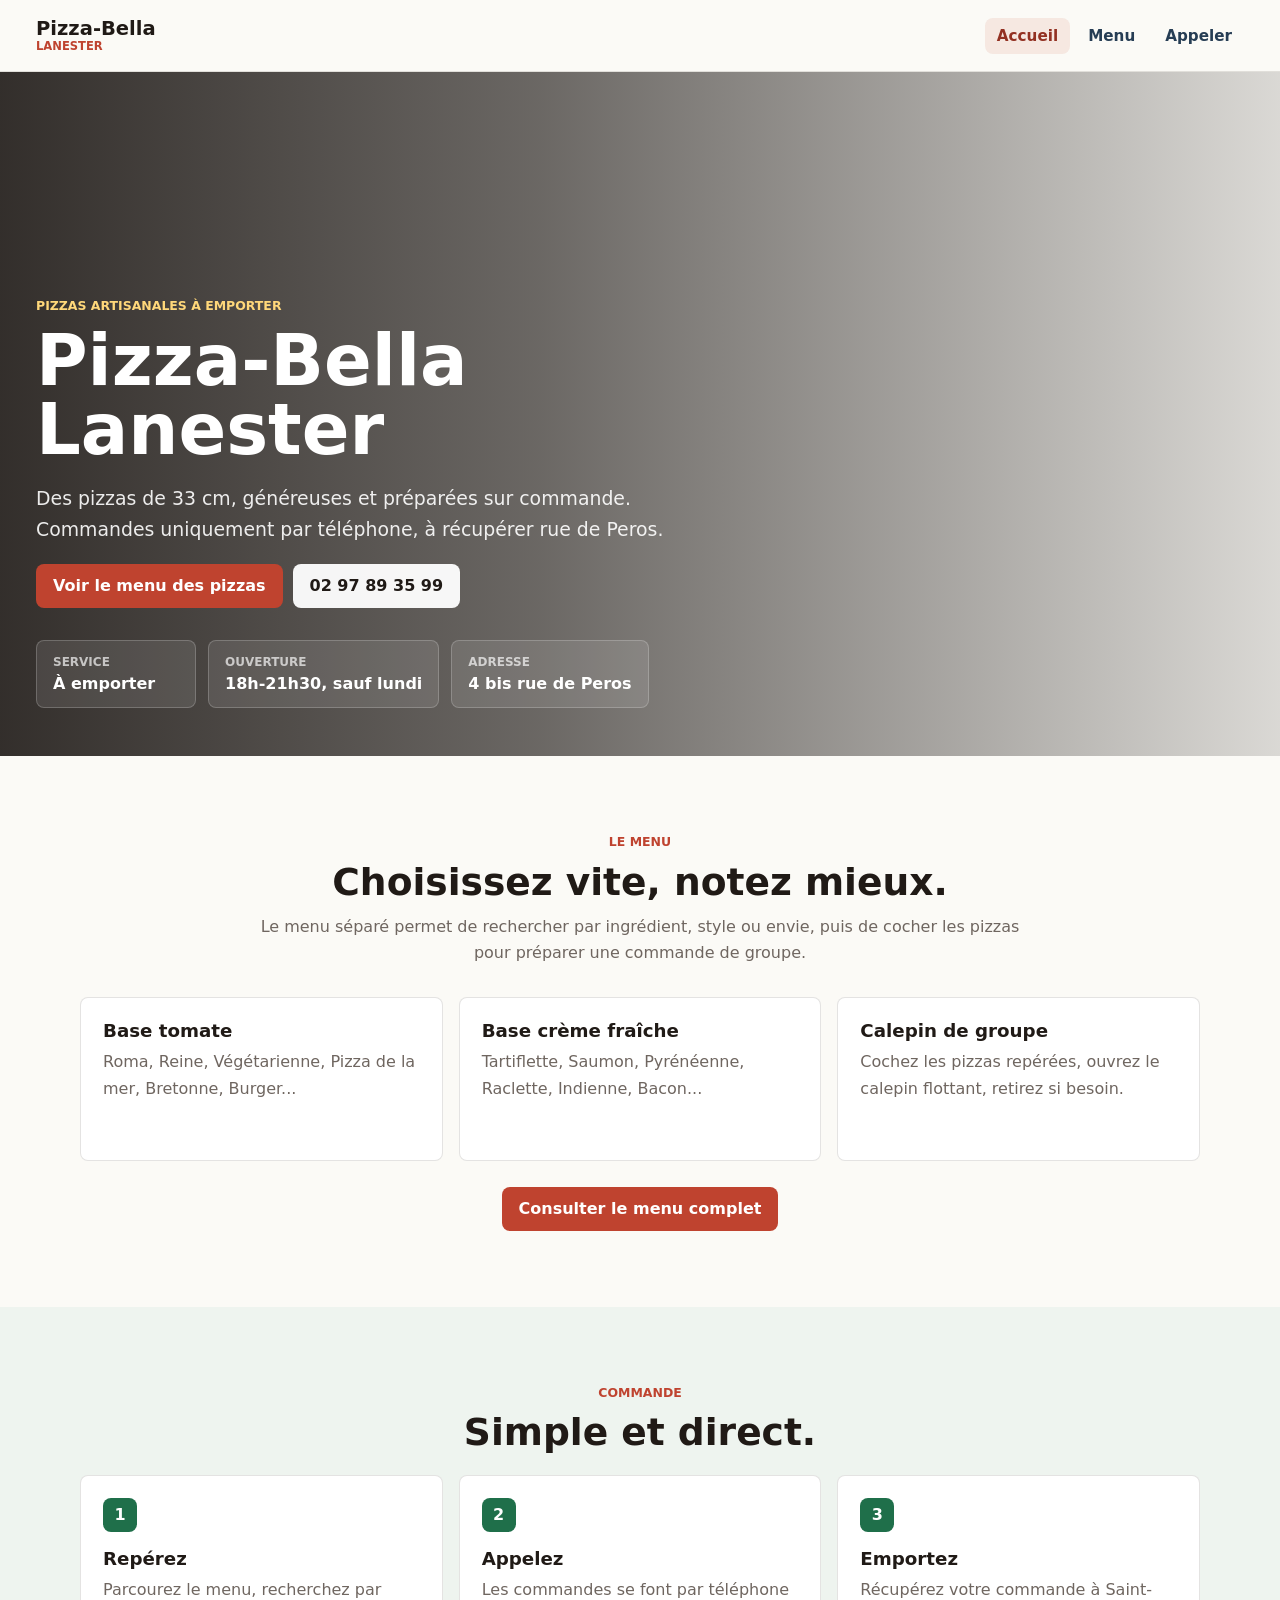
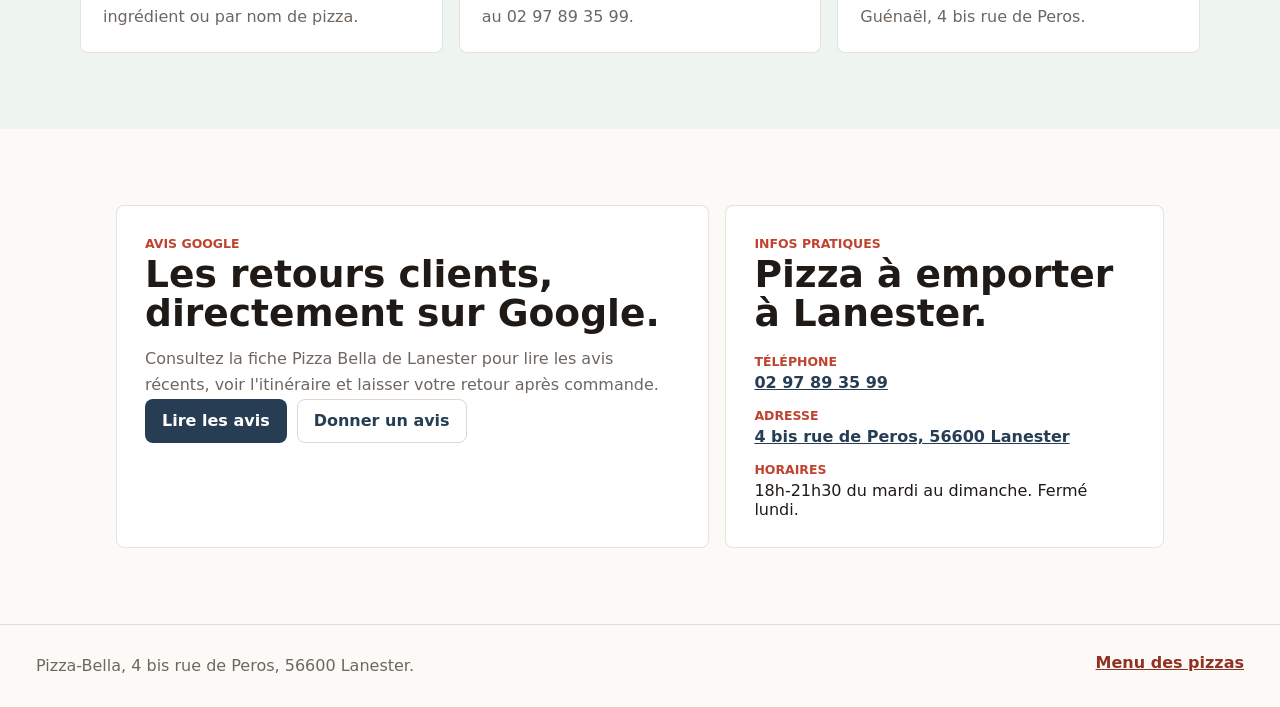
==== docs/index.html @ 278d0181 "Initial commit" ====
<!doctype html>
<html lang="fr">
  <head>
    <meta charset="utf-8">
    <meta name="viewport" content="width=device-width, initial-scale=1">
    <title>Pizza-Bella Lanester | Pizzas artisanales à emporter</title>
    <meta
      name="description"
      content="Pizza-Bella à Lanester prépare des pizzas artisanales de 33 cm à emporter. Commande uniquement par téléphone au 02 97 89 35 99."
    >
    <link rel="canonical" href="https://pizzabella.rouf.me/">
    <meta property="og:title" content="Pizza-Bella Lanester">
    <meta property="og:description" content="Pizzas artisanales à emporter, commande par téléphone, 4 bis rue de Peros à Lanester.">
    <meta property="og:type" content="website">
    <meta property="og:url" content="https://pizzabella.rouf.me/">
    <meta property="og:image" content="https://static.wixstatic.com/media/843343_ccfe324e93fd4e18b210bcc2876e4890~mv2_d_2775_1979_s_2.jpg/v1/fill/w_1200,h_860,al_c,q_85,enc_avif,quality_auto/843343_ccfe324e93fd4e18b210bcc2876e4890~mv2_d_2775_1979_s_2.jpg">
    <meta name="twitter:card" content="summary_large_image">
    <link rel="preconnect" href="https://static.wixstatic.com">
    <link rel="stylesheet" href="styles.css?v=20260521-mobile">
    <script type="application/ld+json">
      {
        "@context": "https://schema.org",
        "@type": "Restaurant",
        "@id": "https://pizzabella.rouf.me/#restaurant",
        "name": "Pizza-Bella",
        "url": "https://pizzabella.rouf.me/",
        "image": [
          "https://static.wixstatic.com/media/843343_ccfe324e93fd4e18b210bcc2876e4890~mv2_d_2775_1979_s_2.jpg/v1/fill/w_1200,h_860,al_c,q_85,enc_avif,quality_auto/843343_ccfe324e93fd4e18b210bcc2876e4890~mv2_d_2775_1979_s_2.jpg"
        ],
        "telephone": "+33297893599",
        "servesCuisine": ["Pizza", "Cuisine italienne"],
        "priceRange": "€€",
        "acceptsReservations": false,
        "address": {
          "@type": "PostalAddress",
          "streetAddress": "4 bis rue de Peros",
          "addressLocality": "Lanester",
          "postalCode": "56600",
          "addressCountry": "FR"
        },
        "geo": {
          "@type": "GeoCoordinates",
          "latitude": 47.761271,
          "longitude": -3.3206705
        },
        "hasMenu": "https://pizzabella.rouf.me/menu.html",
        "openingHoursSpecification": [
          {
            "@type": "OpeningHoursSpecification",
            "dayOfWeek": ["Tuesday", "Wednesday", "Thursday", "Friday", "Saturday", "Sunday"],
            "opens": "18:00",
            "closes": "21:30"
          }
        ],
        "sameAs": [
          "https://pizza-bella.wixsite.com/monsite",
          "https://www.google.com/maps/search/?api=1&query=Pizza%20Bella%204%20Bis%20Rue%20de%20Peros%2056600%20Lanester"
        ]
      }
    </script>
  </head>
  <body>
    <header class="site-header">
      <a class="brand" href="index.html" aria-label="Pizza-Bella Lanester, accueil">
        <span>Pizza-Bella</span>
        <small>Lanester</small>
      </a>
      <nav class="site-nav" aria-label="Navigation principale">
        <a aria-current="page" href="index.html">Accueil</a>
        <a href="menu.html">Menu</a>
        <a href="tel:+33297893599">Appeler</a>
      </nav>
    </header>

    <main>
      <section class="hero-home">
        <div class="hero-content">
          <p class="kicker">Pizzas artisanales à emporter</p>
          <h1>Pizza-Bella Lanester</h1>
          <p class="hero-lead">
            Des pizzas de 33 cm, généreuses et préparées sur commande. Commandes
            uniquement par téléphone, à récupérer rue de Peros.
          </p>
          <div class="hero-actions" aria-label="Actions principales">
            <a class="button button-primary" href="menu.html">Voir le menu des pizzas</a>
            <a class="button button-light" href="tel:+33297893599">02 97 89 35 99</a>
          </div>
          <dl class="hero-facts" aria-label="Informations rapides">
            <div>
              <dt>Service</dt>
              <dd>À emporter</dd>
            </div>
            <div>
              <dt>Ouverture</dt>
              <dd>18h-21h30, sauf lundi</dd>
            </div>
            <div>
              <dt>Adresse</dt>
              <dd>4 bis rue de Peros</dd>
            </div>
          </dl>
        </div>
      </section>

      <section class="section menu-teaser" id="menu">
        <div class="section-heading">
          <p class="kicker">Le menu</p>
          <h2>Choisissez vite, notez mieux.</h2>
          <p>
            Le menu séparé permet de rechercher par ingrédient, style ou envie,
            puis de cocher les pizzas pour préparer une commande de groupe.
          </p>
        </div>
        <div class="feature-grid">
          <article class="feature-card">
            <h3>Base tomate</h3>
            <p>Roma, Reine, Végétarienne, Pizza de la mer, Bretonne, Burger...</p>
          </article>
          <article class="feature-card">
            <h3>Base crème fraîche</h3>
            <p>Tartiflette, Saumon, Pyrénéenne, Raclette, Indienne, Bacon...</p>
          </article>
          <article class="feature-card">
            <h3>Calepin de groupe</h3>
            <p>Cochez les pizzas repérées, ouvrez le calepin flottant, retirez si besoin.</p>
          </article>
        </div>
        <a class="button button-primary menu-wide-link" href="menu.html">Consulter le menu complet</a>
      </section>

      <section class="section steps-band" aria-labelledby="commande-title">
        <div class="section-heading compact">
          <p class="kicker">Commande</p>
          <h2 id="commande-title">Simple et direct.</h2>
        </div>
        <div class="steps">
          <article>
            <span>1</span>
            <h3>Repérez</h3>
            <p>Parcourez le menu, recherchez par ingrédient ou par nom de pizza.</p>
          </article>
          <article>
            <span>2</span>
            <h3>Appelez</h3>
            <p>Les commandes se font par téléphone au 02 97 89 35 99.</p>
          </article>
          <article>
            <span>3</span>
            <h3>Emportez</h3>
            <p>Récupérez votre commande à Saint-Guénaël, 4 bis rue de Peros.</p>
          </article>
        </div>
      </section>

      <section class="section info-layout">
        <article class="info-block">
          <p class="kicker">Avis Google</p>
          <h2>Les retours clients, directement sur Google.</h2>
          <p>
            Consultez la fiche Pizza Bella de Lanester pour lire les avis récents,
            voir l'itinéraire et laisser votre retour après commande.
          </p>
          <div class="inline-actions">
            <a class="button button-secondary" href="https://www.google.com/maps/search/?api=1&amp;query=Pizza%20Bella%204%20Bis%20Rue%20de%20Peros%2056600%20Lanester" rel="noopener">Lire les avis</a>
            <a class="button button-ghost" href="https://search.google.com/local/writereview?placeid=ChIJfZxFkC5cEEgR0_j6NZo7V1Y" rel="noopener">Donner un avis</a>
          </div>
        </article>
        <article class="info-block contact-block">
          <p class="kicker">Infos pratiques</p>
          <h2>Pizza à emporter à Lanester.</h2>
          <ul class="contact-list">
            <li><strong>Téléphone</strong><a href="tel:+33297893599">02 97 89 35 99</a></li>
            <li><strong>Adresse</strong><a href="https://www.google.com/maps/search/?api=1&amp;query=Pizza%20Bella%204%20Bis%20Rue%20de%20Peros%2056600%20Lanester" rel="noopener">4 bis rue de Peros, 56600 Lanester</a></li>
            <li><strong>Horaires</strong><span>18h-21h30 du mardi au dimanche. Fermé lundi.</span></li>
          </ul>
        </article>
      </section>
    </main>

    <footer class="site-footer">
      <p>Pizza-Bella, 4 bis rue de Peros, 56600 Lanester.</p>
      <a href="menu.html">Menu des pizzas</a>
    </footer>
  </body>
</html>
---- docs/styles.css ----
:root {
  --ink: #201a16;
  --muted: #6f6660;
  --paper: #fbfaf6;
  --surface: #ffffff;
  --line: #ded7cb;
  --tomato: #bf432f;
  --tomato-dark: #933122;
  --basil: #1f6f4a;
  --blue: #263d54;
  --gold: #d6a33b;
  --shadow: 0 18px 48px rgba(32, 26, 22, 0.14);
  --header-height: 72px;
  font-family: Inter, ui-sans-serif, system-ui, -apple-system, BlinkMacSystemFont, "Segoe UI", sans-serif;
}

* {
  box-sizing: border-box;
}

html {
  scroll-behavior: smooth;
}

html,
body {
  max-width: 100%;
  overflow-x: hidden;
}

body {
  margin: 0;
  background: var(--paper);
  color: var(--ink);
}

body.pad-open {
  overflow-x: hidden;
}

a {
  color: inherit;
}

button,
input {
  max-width: 100%;
  font: inherit;
}

img,
svg,
video {
  max-width: 100%;
}

[hidden] {
  display: none !important;
}

.site-header {
  position: sticky;
  top: 0;
  z-index: 60;
  min-height: var(--header-height);
  padding: 0 36px;
  display: flex;
  align-items: center;
  justify-content: space-between;
  gap: 28px;
  background: rgba(251, 250, 246, 0.96);
  border-bottom: 1px solid rgba(32, 26, 22, 0.12);
  backdrop-filter: blur(14px);
}

.brand {
  display: grid;
  gap: 2px;
  color: var(--ink);
  font-weight: 850;
  text-decoration: none;
  line-height: 1;
}

.brand span {
  font-size: 1.22rem;
}

.brand small {
  color: var(--tomato);
  font-size: 0.72rem;
  font-weight: 800;
  text-transform: uppercase;
}

.site-nav {
  display: flex;
  align-items: center;
  gap: 6px;
}

.site-nav a {
  padding: 9px 12px;
  border-radius: 8px;
  color: var(--blue);
  font-size: 0.95rem;
  font-weight: 800;
  text-decoration: none;
}

.site-nav a:hover,
.site-nav a[aria-current="page"] {
  background: rgba(191, 67, 47, 0.1);
  color: var(--tomato-dark);
}

.hero-home {
  min-height: 76vh;
  min-height: 76svh;
  padding: 90px 36px 48px;
  display: flex;
  align-items: flex-end;
  color: #fff;
  background:
    linear-gradient(90deg, rgba(18, 13, 10, 0.86) 0%, rgba(18, 13, 10, 0.62) 42%, rgba(18, 13, 10, 0.14) 100%),
    url("https://static.wixstatic.com/media/843343_ccfe324e93fd4e18b210bcc2876e4890~mv2_d_2775_1979_s_2.jpg/v1/fill/w_1800,h_1100,al_c,q_85,enc_avif,quality_auto/843343_ccfe324e93fd4e18b210bcc2876e4890~mv2_d_2775_1979_s_2.jpg") center/cover;
}

.hero-content {
  width: min(760px, 100%);
}

.kicker {
  margin: 0 0 10px;
  color: var(--tomato);
  font-size: 0.78rem;
  font-weight: 900;
  letter-spacing: 0;
  text-transform: uppercase;
}

.hero-home .kicker,
.menu-hero .kicker {
  color: #ffd87a;
}

h1,
h2,
h3,
p {
  margin-top: 0;
}

h1 {
  margin-bottom: 18px;
  font-size: 4.4rem;
  line-height: 0.98;
  letter-spacing: 0;
}

h2 {
  margin-bottom: 12px;
  font-size: 2.35rem;
  line-height: 1.05;
  letter-spacing: 0;
}

h3 {
  margin-bottom: 8px;
  font-size: 1.14rem;
  line-height: 1.18;
  letter-spacing: 0;
}

p {
  color: var(--muted);
  font-size: 1rem;
  line-height: 1.65;
}

.hero-lead {
  max-width: 640px;
  color: rgba(255, 255, 255, 0.9);
  font-size: 1.18rem;
}

.hero-actions,
.inline-actions,
.pad-actions {
  display: flex;
  flex-wrap: wrap;
  gap: 10px;
}

.button {
  min-height: 44px;
  padding: 12px 16px;
  display: inline-flex;
  align-items: center;
  justify-content: center;
  border: 1px solid transparent;
  border-radius: 8px;
  font-weight: 850;
  line-height: 1;
  text-decoration: none;
  cursor: pointer;
}

.button-primary {
  background: var(--tomato);
  color: #fff;
}

.button-primary:hover {
  background: var(--tomato-dark);
}

.button-secondary {
  background: var(--blue);
  color: #fff;
}

.button-light {
  background: rgba(255, 255, 255, 0.95);
  color: var(--ink);
}

.button-ghost {
  background: var(--surface);
  border-color: var(--line);
  color: var(--blue);
}

.hero-facts {
  margin: 32px 0 0;
  display: flex;
  flex-wrap: wrap;
  gap: 12px;
}

.hero-facts div {
  min-width: 160px;
  padding: 14px 16px;
  border: 1px solid rgba(255, 255, 255, 0.2);
  border-radius: 8px;
  background: rgba(255, 255, 255, 0.1);
}

.hero-facts dt {
  color: rgba(255, 255, 255, 0.68);
  font-size: 0.75rem;
  font-weight: 800;
  text-transform: uppercase;
}

.hero-facts dd {
  margin: 5px 0 0;
  font-weight: 850;
}

.section {
  padding: 76px 36px;
}

.section-heading {
  max-width: 760px;
  margin: 0 auto 30px;
  text-align: center;
}

.section-heading.compact {
  margin-bottom: 22px;
}

.feature-grid,
.steps,
.info-layout {
  width: min(1120px, 100%);
  margin: 0 auto;
  display: grid;
  gap: 16px;
}

.feature-grid,
.steps {
  grid-template-columns: repeat(3, minmax(0, 1fr));
}

.feature-card,
.steps article,
.info-block,
.pizza-card {
  border: 1px solid rgba(32, 26, 22, 0.12);
  border-radius: 8px;
  background: var(--surface);
}

.feature-card {
  min-height: 164px;
  padding: 22px;
}

.feature-card p,
.steps p,
.info-block p,
.pizza-card p {
  margin-bottom: 0;
}

.menu-wide-link {
  width: fit-content;
  margin: 26px auto 0;
  display: flex;
}

.steps-band {
  max-width: none;
  background: #eef4ef;
}

.steps article {
  padding: 22px;
}

.steps span {
  width: 34px;
  height: 34px;
  margin-bottom: 16px;
  display: grid;
  place-items: center;
  border-radius: 8px;
  background: var(--basil);
  color: #fff;
  font-weight: 900;
}

.info-layout {
  grid-template-columns: minmax(0, 1.15fr) minmax(320px, 0.85fr);
  align-items: stretch;
}

.info-block {
  padding: 28px;
}

.contact-list {
  margin: 20px 0 0;
  padding: 0;
  display: grid;
  gap: 16px;
  list-style: none;
}

.contact-list li {
  display: grid;
  gap: 4px;
}

.contact-list strong {
  color: var(--tomato);
  font-size: 0.78rem;
  text-transform: uppercase;
}

.contact-list a {
  color: var(--blue);
  font-weight: 800;
}

.site-footer {
  padding: 28px 36px;
  display: flex;
  flex-wrap: wrap;
  justify-content: space-between;
  gap: 14px;
  border-top: 1px solid rgba(32, 26, 22, 0.12);
}

.site-footer p {
  margin: 0;
}

.site-footer a {
  color: var(--tomato-dark);
  font-weight: 850;
}

.menu-hero {
  min-height: 360px;
  padding: 76px 36px;
  display: flex;
  align-items: flex-end;
  color: #fff;
  background:
    linear-gradient(90deg, rgba(18, 13, 10, 0.82), rgba(18, 13, 10, 0.4)),
    url("https://static.wixstatic.com/media/843343_ccfe324e93fd4e18b210bcc2876e4890~mv2_d_2775_1979_s_2.jpg/v1/fill/w_1800,h_1000,al_c,q_85,enc_avif,quality_auto/843343_ccfe324e93fd4e18b210bcc2876e4890~mv2_d_2775_1979_s_2.jpg") center/cover;
}

.menu-hero > div {
  width: min(860px, 100%);
}

.menu-hero h1 {
  font-size: 3.5rem;
}

.menu-hero p,
.menu-hero a {
  color: rgba(255, 255, 255, 0.92);
}

.menu-toolbar {
  width: min(980px, 100%);
  margin: 0 auto;
  padding: 28px 36px 10px;
  display: grid;
  gap: 14px;
  background: transparent;
}

.search-box {
  width: 100%;
  display: grid;
  gap: 7px;
}

.search-box span {
  color: var(--tomato-dark);
  font-size: 0.78rem;
  font-weight: 900;
  text-transform: uppercase;
}

.search-box input {
  width: 100%;
  min-height: 48px;
  padding: 0 14px;
  border: 1px solid var(--line);
  border-radius: 8px;
  background: var(--surface);
  color: var(--ink);
  outline: none;
}

.search-box input:focus {
  border-color: var(--tomato);
  box-shadow: 0 0 0 3px rgba(191, 67, 47, 0.14);
}

.filter-row {
  display: flex;
  flex-wrap: wrap;
  gap: 8px;
}

.filter-chip {
  min-height: 36px;
  padding: 8px 11px;
  border: 1px solid var(--line);
  border-radius: 8px;
  background: var(--surface);
  color: var(--blue);
  font-size: 0.9rem;
  font-weight: 800;
  cursor: pointer;
}

.filter-chip:hover,
.filter-chip.is-active {
  border-color: var(--tomato);
  background: rgba(191, 67, 47, 0.1);
  color: var(--tomato-dark);
}

.result-count {
  margin: 0;
  color: var(--muted);
  font-size: 0.9rem;
  font-weight: 750;
}

.menu-content {
  width: min(980px, 100%);
  margin: 0 auto;
  padding: 32px 36px 82px;
  display: grid;
  gap: 48px;
}

.menu-section-heading {
  margin-bottom: 12px;
  padding-bottom: 14px;
  display: flex;
  align-items: end;
  justify-content: space-between;
  gap: 28px;
  border-bottom: 2px solid rgba(32, 26, 22, 0.16);
}

.menu-section-heading p {
  max-width: 520px;
  margin-bottom: 0;
}

.pizza-grid {
  display: block;
}

.compact-grid {
  display: block;
}

.pizza-card {
  min-height: 0;
  padding: 14px 0;
  display: flex;
  flex-direction: column;
  gap: 7px;
  border: 0;
  border-bottom: 1px solid rgba(32, 26, 22, 0.11);
  border-radius: 0;
  background: transparent;
  transition: background-color 160ms ease, padding 160ms ease;
}

.pizza-card:hover,
.pizza-card.is-selected {
  background: rgba(191, 67, 47, 0.055);
  box-shadow: none;
  transform: none;
}

.card-head {
  display: flex;
  align-items: baseline;
  gap: 10px;
}

.card-head::after {
  content: "";
  flex: 1;
  order: 1;
  border-bottom: 1px dotted rgba(32, 26, 22, 0.46);
  transform: translateY(-4px);
}

.card-head h3 {
  order: 0;
  margin: 0;
  font-size: 1.08rem;
}

.card-head small {
  display: inline-block;
  color: var(--tomato-dark);
  font-size: 0.72rem;
  font-weight: 850;
  text-transform: uppercase;
}

.card-head strong {
  flex: 0 0 auto;
  order: 2;
  color: var(--tomato-dark);
  font-size: 1rem;
}

.pizza-card p {
  max-width: 780px;
  color: var(--muted);
  font-size: 0.95rem;
}

.tag-row {
  display: none;
}

.tag-row span {
  padding: 4px 7px;
  border-radius: 6px;
  background: #f2efe8;
  color: #625851;
  font-size: 0.76rem;
  font-weight: 800;
}

.select-line {
  min-height: 30px;
  width: fit-content;
  padding-top: 0;
  display: flex;
  align-items: center;
  gap: 10px;
  border-top: 0;
  color: var(--blue);
  font-size: 0.88rem;
  font-weight: 800;
  cursor: pointer;
}

.select-line input {
  width: 18px;
  height: 18px;
  accent-color: var(--tomato);
}

.notepad-toggle {
  position: fixed;
  top: calc(var(--header-height) + 14px);
  right: 22px;
  z-index: 80;
  min-height: 46px;
  padding: 9px 11px 9px 14px;
  display: inline-flex;
  align-items: center;
  gap: 10px;
  border: 1px solid rgba(32, 26, 22, 0.18);
  border-radius: 8px;
  background: var(--ink);
  color: #fff;
  box-shadow: var(--shadow);
  font-weight: 900;
  cursor: pointer;
}

.notepad-toggle strong {
  min-width: 28px;
  height: 28px;
  padding: 0 8px;
  display: grid;
  place-items: center;
  border-radius: 8px;
  background: var(--gold);
  color: var(--ink);
}

.order-pad {
  position: fixed;
  top: calc(var(--header-height) + 72px);
  right: 22px;
  z-index: 79;
  width: min(390px, calc(100vw - 32px));
  max-height: calc(100vh - var(--header-height) - 92px);
  max-height: calc(100svh - var(--header-height) - 92px);
  padding: 20px;
  display: flex;
  flex-direction: column;
  gap: 16px;
  border: 1px solid rgba(32, 26, 22, 0.16);
  border-radius: 8px;
  background: var(--surface);
  box-shadow: var(--shadow);
  opacity: 0;
  pointer-events: none;
  transform: translateY(-10px);
  transition: opacity 160ms ease, transform 160ms ease;
}

.order-pad.is-open {
  opacity: 1;
  pointer-events: auto;
  transform: translateY(0);
}

.pad-header {
  display: flex;
  align-items: flex-start;
  justify-content: space-between;
  gap: 14px;
}

.pad-header h2 {
  margin: 0;
  font-size: 1.55rem;
}

.icon-button {
  width: 38px;
  height: 38px;
  border: 1px solid var(--line);
  border-radius: 8px;
  background: var(--surface);
  color: var(--ink);
  font-size: 1.4rem;
  font-weight: 700;
  line-height: 1;
  cursor: pointer;
}

.pad-list {
  margin: 0;
  padding: 0;
  display: grid;
  gap: 8px;
  overflow: auto;
  list-style: none;
}

.pad-list li {
  padding: 10px;
  display: grid;
  grid-template-columns: 1fr auto;
  gap: 8px;
  border: 1px solid rgba(32, 26, 22, 0.1);
  border-radius: 8px;
}

.pad-list strong {
  display: block;
}

.pad-list span {
  color: var(--muted);
  font-size: 0.88rem;
}

.pad-list button {
  width: 30px;
  height: 30px;
  border: 1px solid var(--line);
  border-radius: 8px;
  background: #fff;
  color: var(--tomato-dark);
  font-weight: 900;
  cursor: pointer;
}

.pad-empty {
  margin: 0;
  padding: 14px;
  border: 1px dashed var(--line);
  border-radius: 8px;
  color: var(--muted);
  text-align: center;
}

.pad-total {
  padding-top: 14px;
  display: flex;
  align-items: center;
  justify-content: space-between;
  border-top: 1px solid rgba(32, 26, 22, 0.1);
  font-weight: 850;
}

.pad-note {
  margin: 0;
  color: var(--muted);
  font-size: 0.84rem;
}

@media (max-width: 1020px) {
  h1 {
    font-size: 3.35rem;
  }

  h2 {
    font-size: 2rem;
  }

}

@media (max-width: 900px) {
  :root {
    --header-height: 0px;
  }

  .site-header {
    position: static;
    min-height: 0;
    padding: 14px 18px 12px;
    align-items: center;
    flex-direction: row;
    gap: 14px;
  }

  .site-nav {
    width: auto;
    flex: 1;
    justify-content: flex-end;
    gap: 2px;
  }

  .site-nav a {
    padding: 8px 7px;
    font-size: 0.86rem;
  }

  .hero-home {
    min-height: 520px;
    min-height: 70svh;
    padding: 54px 20px 30px;
    background:
      linear-gradient(180deg, rgba(18, 13, 10, 0.82), rgba(18, 13, 10, 0.34)),
      url("https://static.wixstatic.com/media/843343_ccfe324e93fd4e18b210bcc2876e4890~mv2_d_2775_1979_s_2.jpg/v1/fill/w_900,h_1100,al_c,q_82,enc_avif,quality_auto/843343_ccfe324e93fd4e18b210bcc2876e4890~mv2_d_2775_1979_s_2.jpg") center/cover;
  }

  h1 {
    font-size: 2.32rem;
    line-height: 1.02;
  }

  h2 {
    font-size: 1.55rem;
    line-height: 1.12;
  }

  h3,
  p,
  a,
  button,
  .card-head strong {
    overflow-wrap: break-word;
  }

  .hero-lead {
    font-size: 1.02rem;
  }

  .hero-facts,
  .hero-actions,
  .inline-actions,
  .pad-actions {
    flex-direction: column;
  }

  .hero-facts div,
  .button {
    width: 100%;
  }

  .section,
  .menu-hero,
  .menu-content {
    padding-left: 20px;
    padding-right: 20px;
    width: 100%;
  }

  .section {
    padding-top: 54px;
    padding-bottom: 54px;
  }

  .feature-grid,
  .steps,
  .info-layout,
  .pizza-grid,
  .compact-grid {
    grid-template-columns: 1fr;
  }

  .menu-hero {
    min-height: 240px;
    padding-top: 42px;
    padding-bottom: 34px;
  }

  .menu-hero h1 {
    font-size: 2.05rem;
  }

  .menu-toolbar {
    padding: 24px 20px 8px;
    width: 100%;
  }

  .filter-row {
    flex-wrap: wrap;
    overflow: visible;
  }

  .filter-chip {
    flex: 1 1 calc(50% - 8px);
    min-width: 0;
    padding-left: 8px;
    padding-right: 8px;
  }

  .menu-section-heading {
    align-items: flex-start;
    flex-direction: column;
    gap: 8px;
  }

  .notepad-toggle {
    top: auto;
    right: 16px;
    bottom: 16px;
    max-width: calc(100vw - 32px);
  }

  .order-pad {
    top: auto;
    bottom: 74px;
    left: 12px;
    right: 12px;
    width: auto;
    max-height: calc(100vh - 120px);
    max-height: calc(100svh - 120px);
  }

  .menu-content {
    gap: 38px;
    padding-top: 24px;
    padding-bottom: 124px;
  }

  .card-head {
    gap: 8px;
  }

  .card-head h3 {
    min-width: 0;
    font-size: 1rem;
  }

  .card-head strong {
    white-space: nowrap;
  }

  .site-footer {
    padding: 24px 20px;
  }
}

@media (max-width: 420px) {
  h1 {
    font-size: 2rem;
  }

  .pizza-card {
    min-height: 0;
  }

  .brand span {
    font-size: 1rem;
  }

  .brand small {
    font-size: 0.64rem;
  }

  .site-header {
    padding-left: 14px;
    padding-right: 14px;
  }

  .site-nav a {
    padding: 7px 5px;
    font-size: 0.8rem;
  }

  .filter-chip {
    flex-basis: 100%;
  }
}
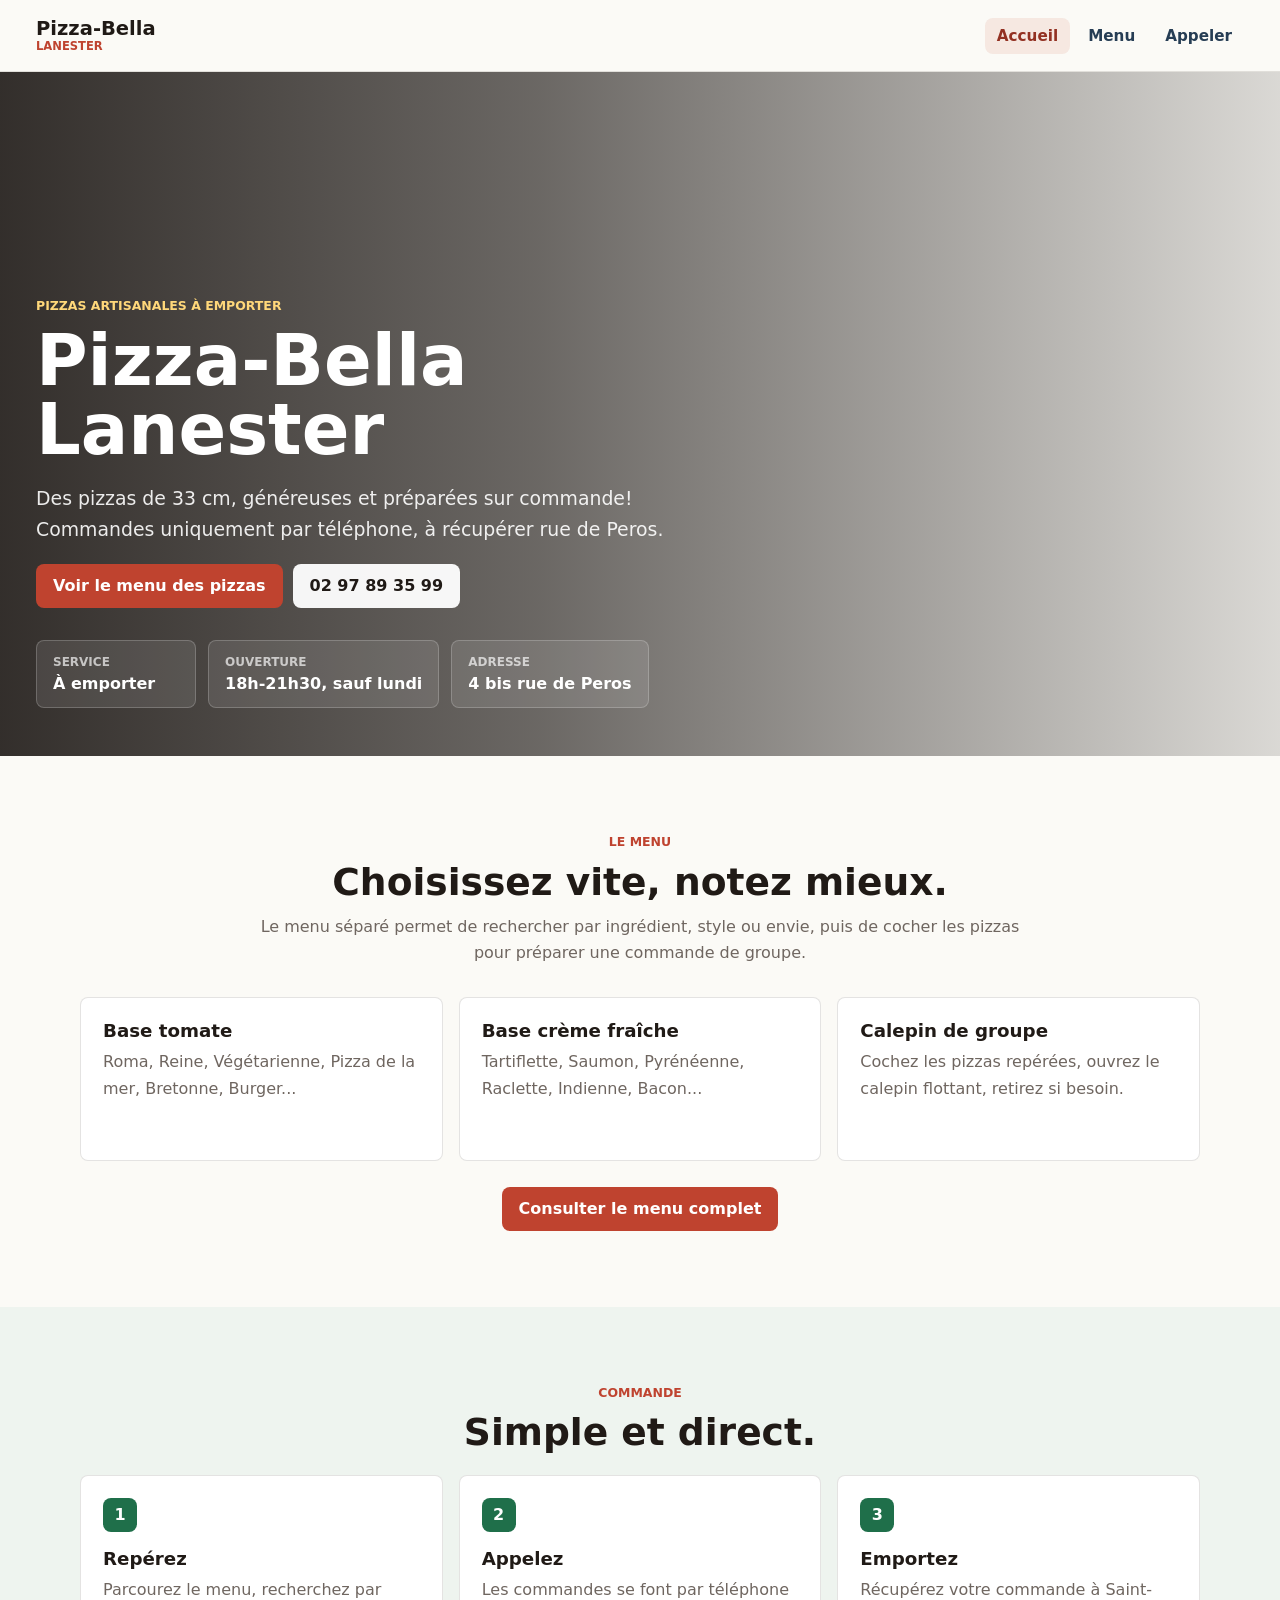
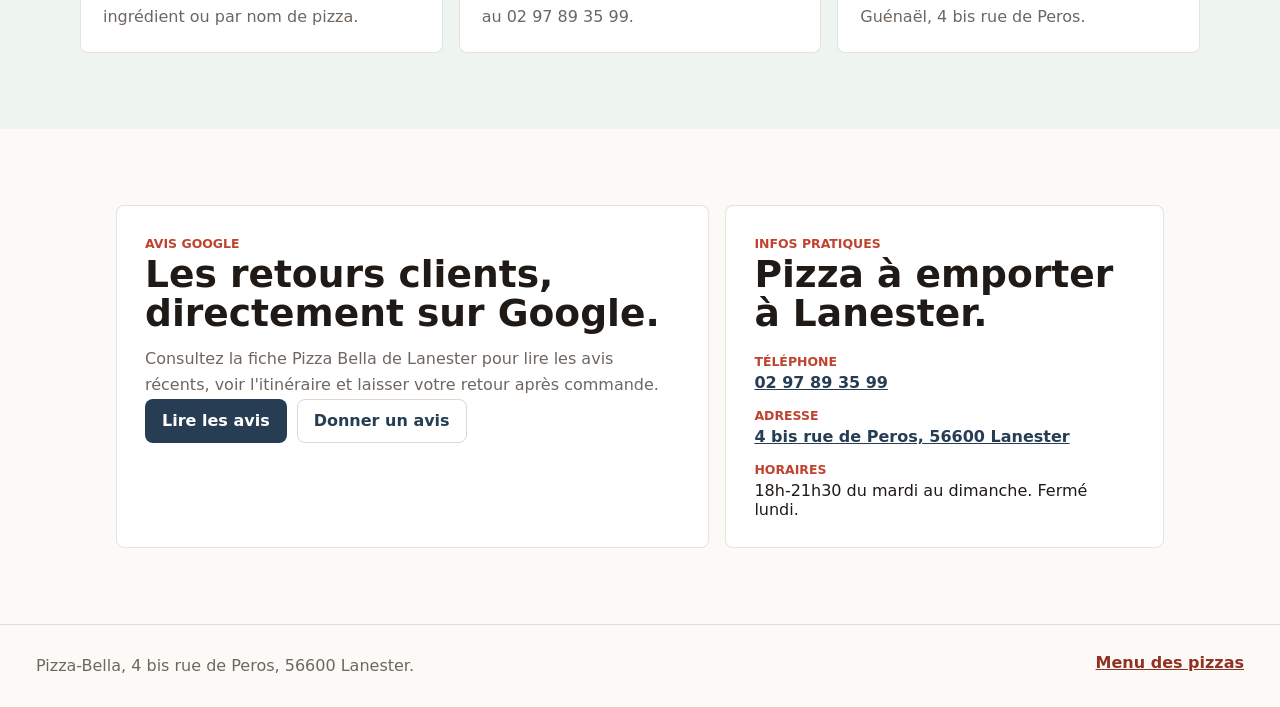
==== commit 02f885ae: "Mise à jour du site depuis l'administration" ====
--- a/docs/index.html
+++ b/docs/index.html
@@ -78,7 +78,7 @@
           <p class="kicker">Pizzas artisanales à emporter</p>
           <h1>Pizza-Bella Lanester</h1>
           <p class="hero-lead">
-            Des pizzas de 33 cm, généreuses et préparées sur commande. Commandes
+            Des pizzas de 33 cm, généreuses et préparées sur commande! Commandes
             uniquement par téléphone, à récupérer rue de Peros.
           </p>
           <div class="hero-actions" aria-label="Actions principales">
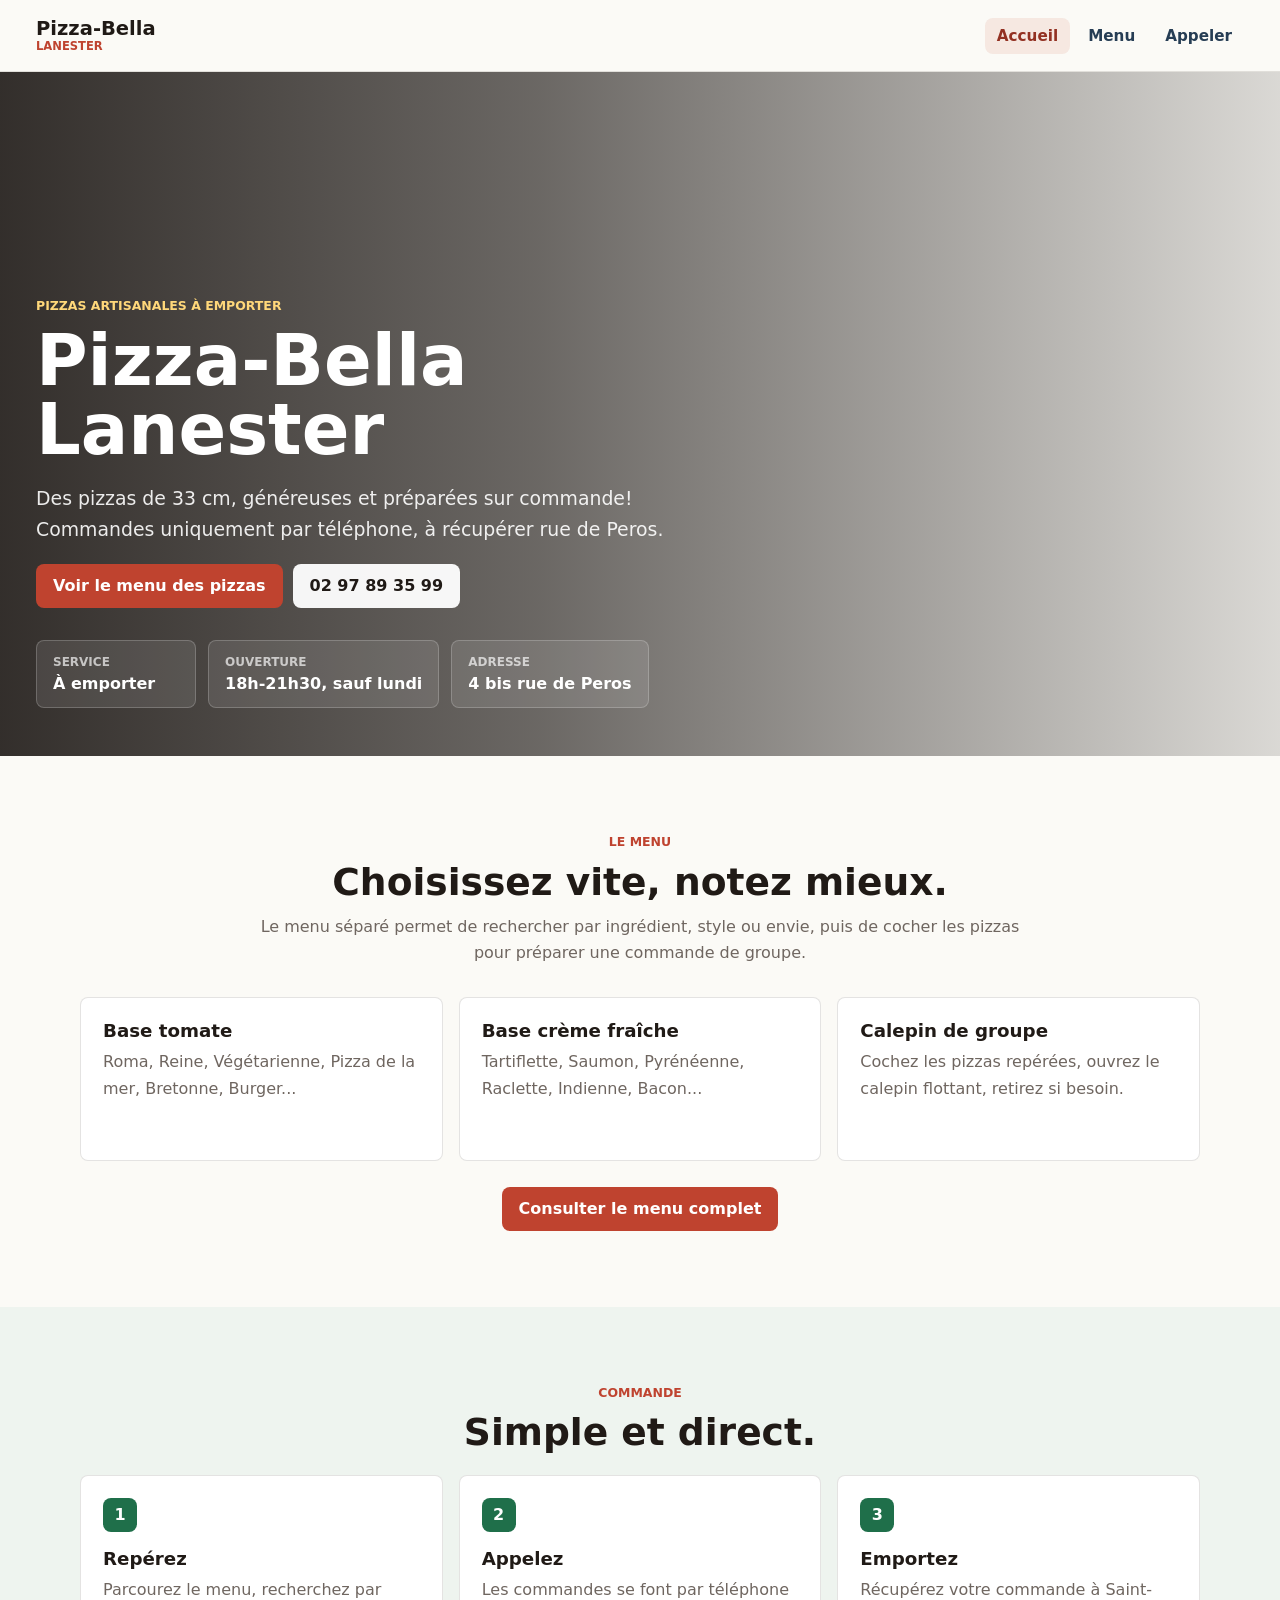
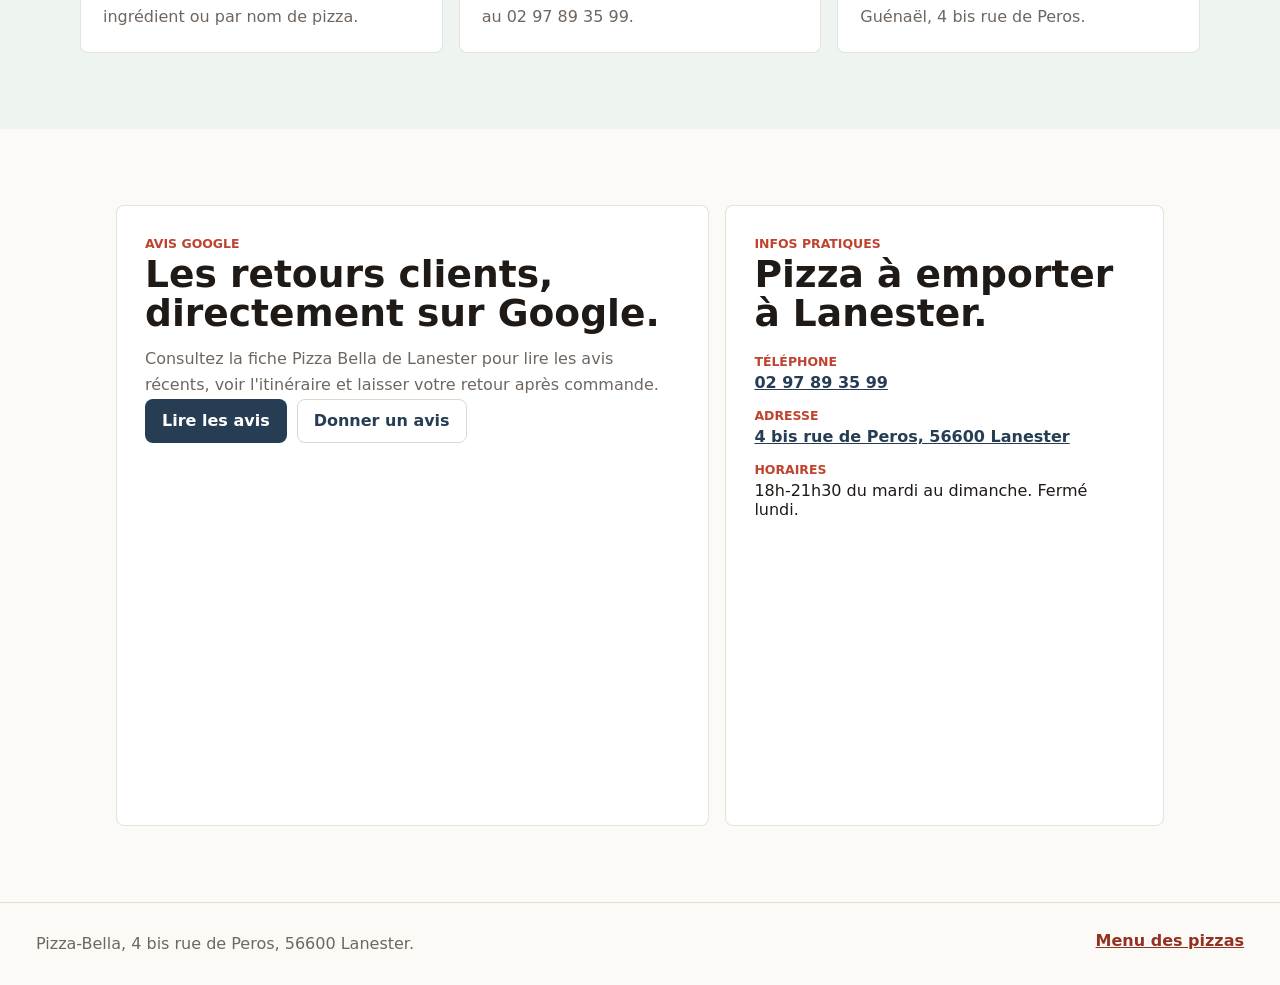
==== commit 189f07ad: "Mise à jour du site depuis l'administration" ====
--- a/docs/index.html
+++ b/docs/index.html
@@ -173,6 +173,18 @@
             <li><strong>Adresse</strong><a href="https://www.google.com/maps/search/?api=1&amp;query=Pizza%20Bella%204%20Bis%20Rue%20de%20Peros%2056600%20Lanester" rel="noopener">4 bis rue de Peros, 56600 Lanester</a></li>
             <li><strong>Horaires</strong><span>18h-21h30 du mardi au dimanche. Fermé lundi.</span></li>
           </ul>
+          <div class="map-container" style="margin-top: 1.5rem;">
+            <iframe 
+              src="https://maps.google.com/maps?q=Pizza%20Bella%204%20Bis%20Rue%20de%20Peros%2056600%20Lanester&t=&z=15&ie=UTF8&iwloc=&output=embed" 
+              width="100%" 
+              height="250" 
+              style="border:0; border-radius: 8px;" 
+              allowfullscreen="" 
+              loading="lazy" 
+              referrerpolicy="no-referrer-when-downgrade"
+              title="Carte Google Maps de Pizza-Bella Lanester">
+            </iframe>
+          </div>
         </article>
       </section>
     </main>
@@ -182,4 +194,4 @@
       <a href="menu.html">Menu des pizzas</a>
     </footer>
   </body>
-</html>
+</html>
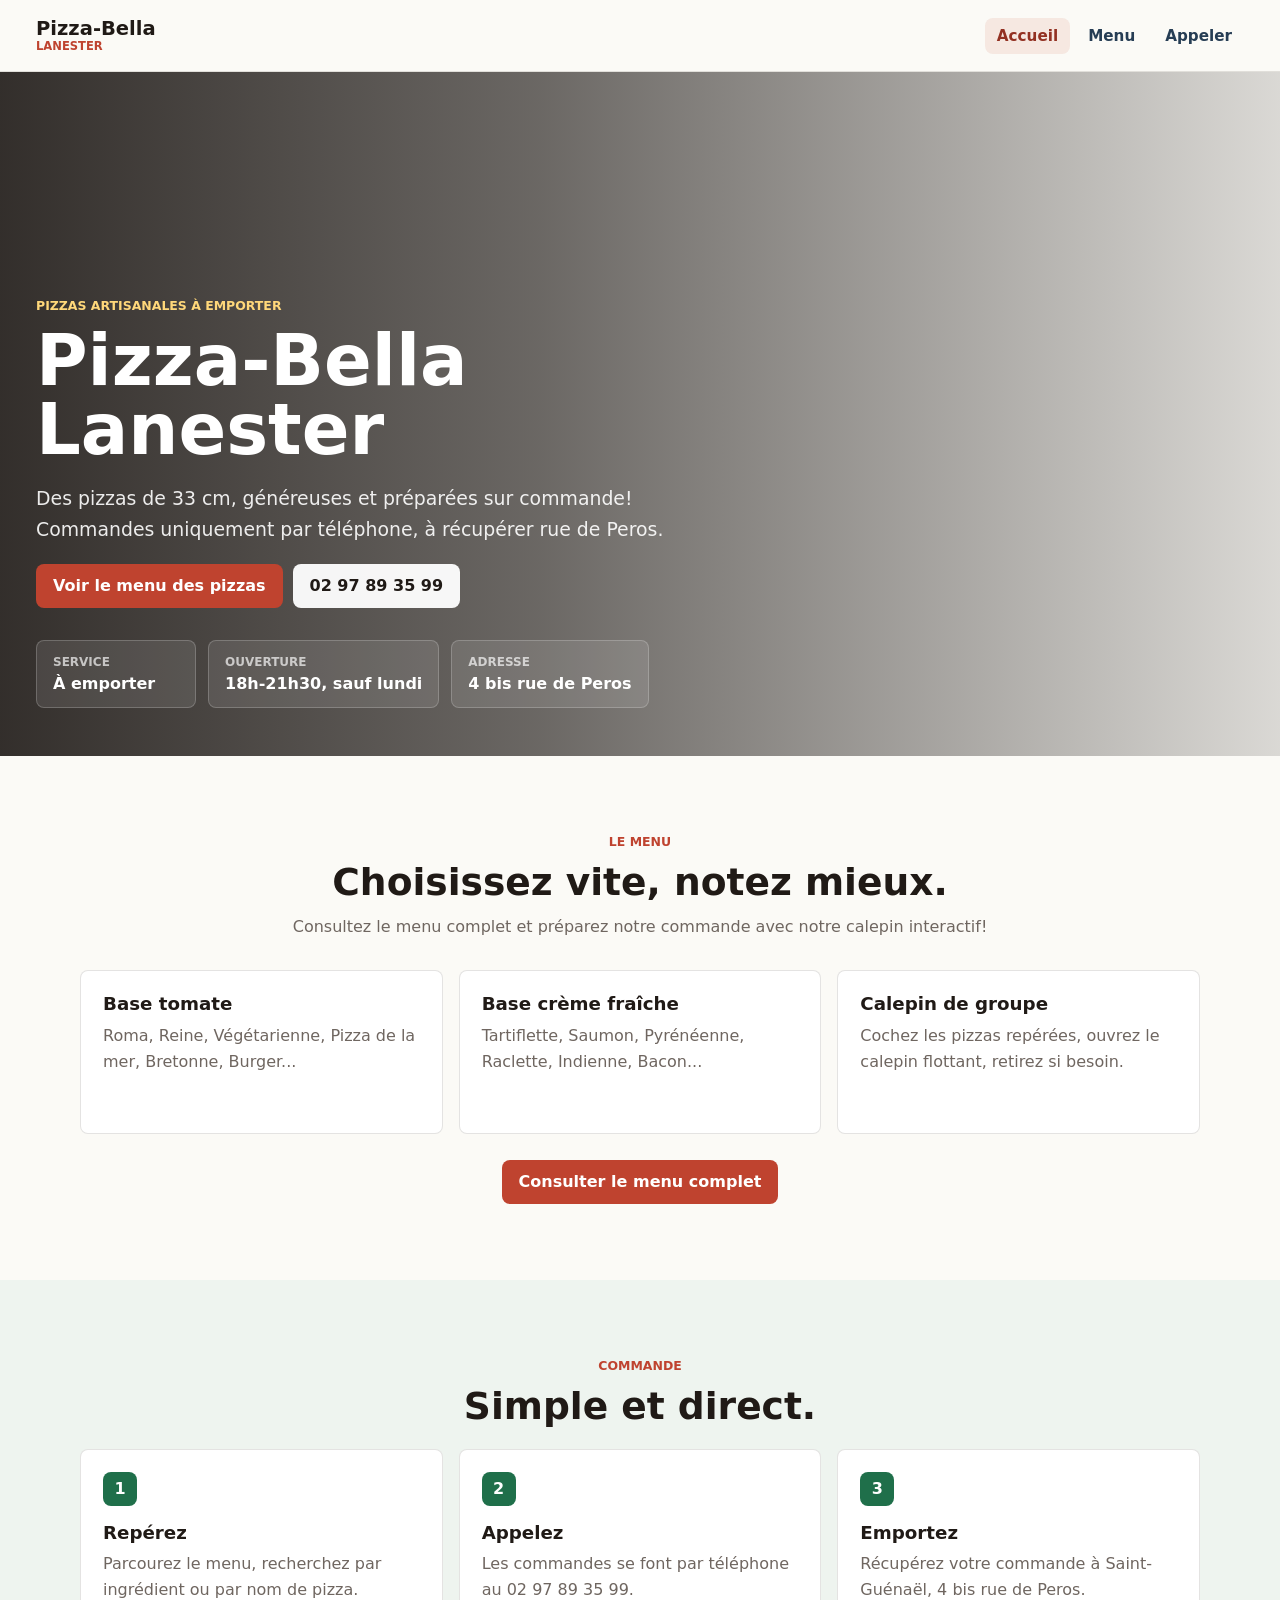
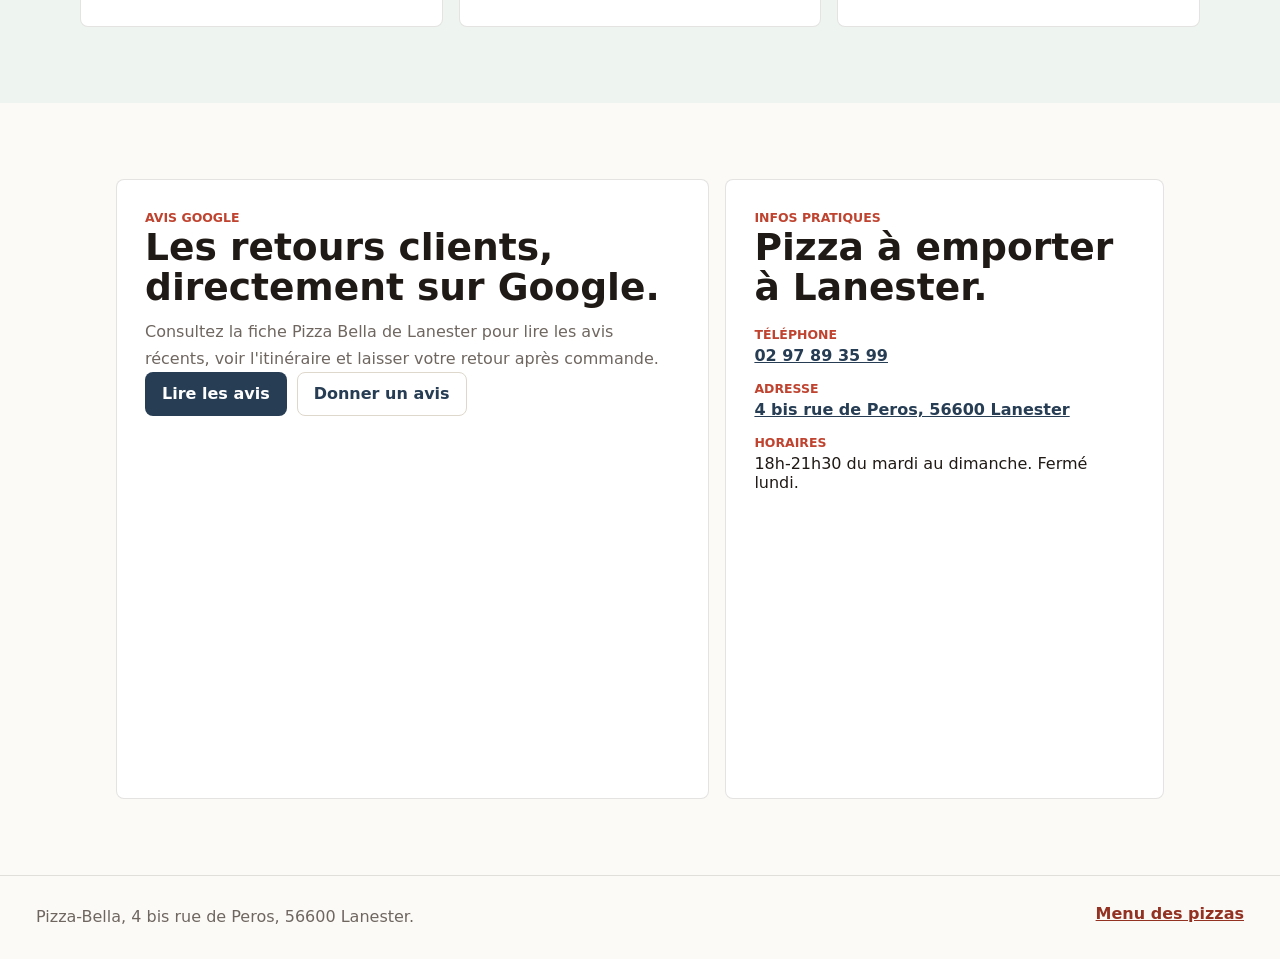
==== commit 3e37cff3: "Mise à jour du site depuis l'administration" ====
--- a/docs/index.html
+++ b/docs/index.html
@@ -107,8 +107,7 @@
           <p class="kicker">Le menu</p>
           <h2>Choisissez vite, notez mieux.</h2>
           <p>
-            Le menu séparé permet de rechercher par ingrédient, style ou envie,
-            puis de cocher les pizzas pour préparer une commande de groupe.
+            Consultez le menu complet et préparez notre commande avec notre calepin interactif!
           </p>
         </div>
         <div class="feature-grid">
--- a/docs/styles.css
+++ b/docs/styles.css
@@ -34,8 +34,9 @@
   color: var(--ink);
 }
 
-body.pad-open {
-  overflow-x: hidden;
+body.pad-open,
+body.modal-open {
+  overflow: hidden;
 }
 
 a {
@@ -520,14 +521,12 @@
   border-bottom: 1px solid rgba(32, 26, 22, 0.11);
   border-radius: 0;
   background: transparent;
-  transition: background-color 160ms ease, padding 160ms ease;
+  transition: background-color 160ms ease;
 }
 
 .pizza-card:hover,
 .pizza-card.is-selected {
   background: rgba(191, 67, 47, 0.055);
-  box-shadow: none;
-  transform: none;
 }
 
 .card-head {
@@ -575,33 +574,92 @@
   display: none;
 }
 
-.tag-row span {
-  padding: 4px 7px;
-  border-radius: 6px;
-  background: #f2efe8;
-  color: #625851;
-  font-size: 0.76rem;
-  font-weight: 800;
-}
-
-.select-line {
-  min-height: 30px;
-  width: fit-content;
-  padding-top: 0;
-  display: flex;
-  align-items: center;
-  gap: 10px;
-  border-top: 0;
-  color: var(--blue);
-  font-size: 0.88rem;
-  font-weight: 800;
+.card-footer {
+  display: flex;
+  align-items: center;
+  justify-content: space-between;
+  gap: 16px;
+  margin-top: 4px;
+}
+
+.ingredients-line {
+  display: flex;
+  align-items: center;
+  gap: 8px;
+  color: var(--muted);
+  font-size: 0.95rem;
+}
+
+.customize-btn {
+  padding: 4px;
+  background: transparent;
+  border: none;
+  color: var(--muted);
   cursor: pointer;
-}
-
-.select-line input {
+  display: flex;
+  align-items: center;
+  justify-content: center;
+  border-radius: 4px;
+  transition: color 0.2s;
+}
+
+.customize-btn:hover {
+  color: var(--tomato);
+  background: rgba(191, 67, 47, 0.05);
+}
+
+.customize-btn svg {
   width: 18px;
   height: 18px;
-  accent-color: var(--tomato);
+}
+
+.quantity-controls {
+  display: flex;
+  align-items: center;
+  gap: 8px;
+}
+
+.qty-btn {
+  width: 32px;
+  height: 32px;
+  display: grid;
+  place-items: center;
+  border: 1px solid var(--line);
+  border-radius: 8px;
+  background: var(--surface);
+  color: var(--tomato);
+  font-weight: 900;
+  font-size: 1.2rem;
+  cursor: pointer;
+  transition: all 0.2s;
+}
+
+.qty-btn:hover {
+  border-color: var(--tomato);
+  background: rgba(191, 67, 47, 0.05);
+}
+
+.qty-btn.plus {
+  background: var(--tomato);
+  color: #fff;
+  border-color: var(--tomato);
+}
+
+.qty-btn.plus:hover {
+  background: var(--tomato-dark);
+}
+
+.qty-display {
+  display: flex;
+  align-items: center;
+  gap: 4px;
+  font-weight: 800;
+  color: var(--blue);
+}
+
+.pizza-icons {
+  font-size: 1.1rem;
+  letter-spacing: -2px;
 }
 
 .notepad-toggle {
@@ -697,7 +755,7 @@
 }
 
 .pad-list li {
-  padding: 10px;
+  padding: 12px;
   display: grid;
   grid-template-columns: 1fr auto;
   gap: 8px;
@@ -705,24 +763,34 @@
   border-radius: 8px;
 }
 
-.pad-list strong {
-  display: block;
-}
-
-.pad-list span {
+.pad-item-info {
+  display: flex;
+  flex-direction: column;
+  gap: 2px;
+}
+
+.pad-item-title {
+  display: flex;
+  justify-content: space-between;
+  font-weight: 850;
+}
+
+.pad-item-desc {
+  font-size: 0.82rem;
+  color: var(--muted);
+  font-style: italic;
+  line-height: 1.3;
+}
+
+.pad-item-price {
   color: var(--muted);
   font-size: 0.88rem;
-}
-
-.pad-list button {
-  width: 30px;
-  height: 30px;
-  border: 1px solid var(--line);
-  border-radius: 8px;
-  background: #fff;
-  color: var(--tomato-dark);
-  font-weight: 900;
-  cursor: pointer;
+  font-weight: normal;
+}
+
+.pad-item-controls {
+  display: flex;
+  align-items: center;
 }
 
 .pad-empty {
@@ -749,6 +817,174 @@
   font-size: 0.84rem;
 }
 
+/* Modal Customization */
+.modal-overlay {
+  position: fixed;
+  top: 0;
+  left: 0;
+  right: 0;
+  bottom: 0;
+  background: rgba(32, 26, 22, 0.6);
+  backdrop-filter: blur(4px);
+  z-index: 100;
+  display: flex;
+  align-items: center;
+  justify-content: center;
+  padding: 16px;
+  opacity: 0;
+  pointer-events: none;
+  transition: opacity 0.2s;
+}
+
+.modal-overlay.is-open {
+  opacity: 1;
+  pointer-events: auto;
+}
+
+.modal-content {
+  background: var(--paper);
+  width: min(500px, 100%);
+  max-height: 90vh;
+  border-radius: 12px;
+  display: flex;
+  flex-direction: column;
+  box-shadow: var(--shadow);
+  transform: translateY(20px);
+  transition: transform 0.2s;
+}
+
+.modal-overlay.is-open .modal-content {
+  transform: translateY(0);
+}
+
+.modal-header {
+  padding: 20px;
+  border-bottom: 1px solid var(--line);
+  display: flex;
+  justify-content: space-between;
+  align-items: center;
+}
+
+.modal-header h2 {
+  margin: 0;
+  font-size: 1.4rem;
+}
+
+.modal-body {
+  padding: 0;
+  overflow-y: auto;
+}
+
+.modal-footer {
+  padding: 16px 20px;
+  border-top: 1px solid var(--line);
+  display: flex;
+  justify-content: flex-end;
+  gap: 12px;
+}
+
+.collapse-section {
+  border-bottom: 1px solid var(--line);
+}
+
+.collapse-trigger {
+  width: 100%;
+  padding: 16px 20px;
+  background: transparent;
+  border: none;
+  display: flex;
+  justify-content: space-between;
+  align-items: center;
+  font-weight: 800;
+  color: var(--blue);
+  cursor: pointer;
+  text-align: left;
+}
+
+.collapse-trigger::after {
+  content: "↓";
+  font-size: 1.2rem;
+  transition: transform 0.2s;
+}
+
+.collapse-section.is-open .collapse-trigger::after {
+  transform: rotate(180deg);
+}
+
+.collapse-content {
+  display: none;
+  padding: 0 20px 20px;
+}
+
+.collapse-section.is-open .collapse-content {
+  display: block;
+}
+
+.ingredient-list {
+  display: grid;
+  gap: 8px;
+}
+
+.ingredient-item {
+  display: flex;
+  justify-content: space-between;
+  align-items: center;
+  padding: 8px 0;
+}
+
+.ingredient-item:not(:last-child) {
+  border-bottom: 1px solid rgba(32, 26, 22, 0.05);
+}
+
+.remove-ing-btn {
+  width: 28px;
+  height: 28px;
+  border-radius: 50%;
+  border: 1px solid var(--tomato);
+  background: transparent;
+  color: var(--tomato);
+  font-weight: bold;
+  cursor: pointer;
+  display: grid;
+  place-items: center;
+}
+
+.remove-ing-btn:hover {
+  background: var(--tomato);
+  color: #fff;
+}
+
+.add-ing-search {
+  margin-bottom: 12px;
+}
+
+.add-ing-search input {
+  width: 100%;
+  padding: 10px;
+  border: 1px solid var(--line);
+  border-radius: 8px;
+}
+
+.ing-checkbox-item {
+  display: flex;
+  align-items: center;
+  gap: 10px;
+  padding: 8px 0;
+  cursor: pointer;
+}
+
+.ing-checkbox-item input {
+  width: 18px;
+  height: 18px;
+  accent-color: var(--basil);
+}
+
+.ing-price {
+  margin-left: auto;
+  color: var(--muted);
+  font-size: 0.85rem;
+}
+
 @media (max-width: 1020px) {
   h1 {
     font-size: 3.35rem;
@@ -757,7 +993,6 @@
   h2 {
     font-size: 2rem;
   }
-
 }
 
 @media (max-width: 900px) {
